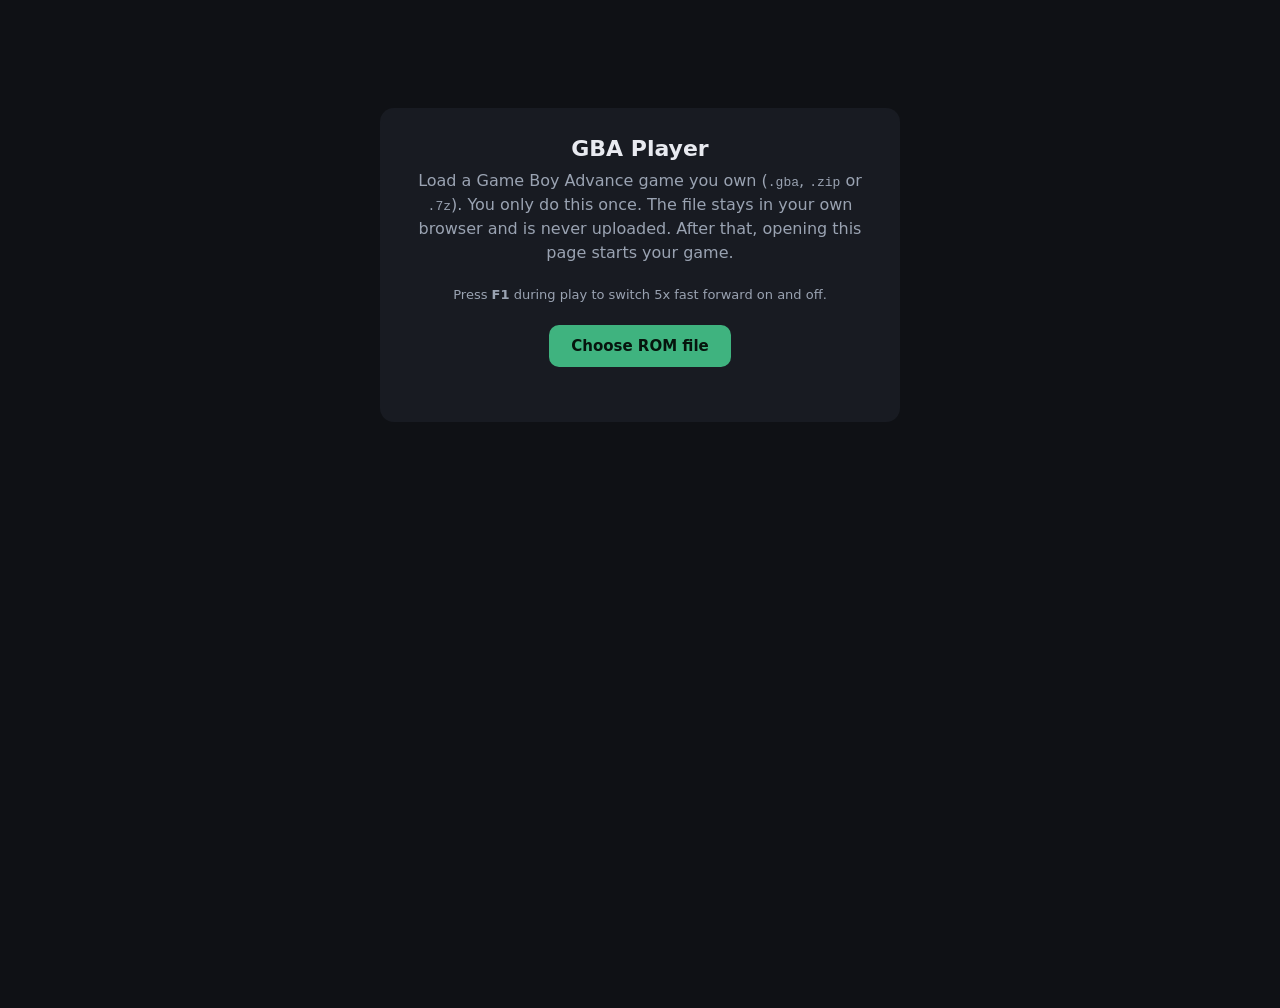
==== index.html @ c0d214e5 "Add files via upload" ====
<!doctype html>
<html lang="en">
<head>
<meta charset="utf-8">
<meta name="viewport" content="width=device-width, initial-scale=1">
<title>GBA Player</title>
<style>
  :root { --bg:#0f1115; --panel:#181b22; --text:#e8eaf0; --muted:#9aa3b2; --accent:#3fb37f; }
  * { box-sizing: border-box; }
  html, body { margin:0; height:100%; background:var(--bg); color:var(--text);
    font-family: system-ui, -apple-system, Segoe UI, Roboto, sans-serif; }
  #setup { max-width:520px; margin:12vh auto 0; padding:28px; background:var(--panel);
    border-radius:14px; text-align:center; }
  #setup h1 { margin:0 0 8px; font-size:22px; }
  #setup p { color:var(--muted); line-height:1.5; margin:8px 0 20px; }
  label.btn, button { display:inline-block; background:var(--accent); color:#06140d; border:0;
    padding:12px 22px; border-radius:10px; font-weight:600; cursor:pointer; font-size:15px; }
  input[type=file] { display:none; }
  #drop.over { outline:2px dashed var(--accent); outline-offset:8px; }
  #game-wrap { display:none; position:fixed; inset:0; }
  #game { width:100%; height:100%; }
  #forget { position:fixed; top:8px; right:8px; z-index:10; display:none; background:#2a2f3a;
    color:var(--muted); padding:6px 10px; font-size:12px; font-weight:500; opacity:.6; }
  #forget:hover { opacity:1; }
  #ff { position:fixed; top:8px; left:8px; z-index:10; display:none; background:var(--accent);
    color:#06140d; padding:4px 10px; border-radius:8px; font-weight:700; font-size:13px; pointer-events:none; }
  #status { color:var(--muted); font-size:13px; margin-top:14px; min-height:1em; }
</style>
</head>
<body>
<div id="setup">
  <div id="drop">
    <h1>GBA Player</h1>
    <p>Load a Game Boy Advance game you own (<code>.gba</code>, <code>.zip</code> or <code>.7z</code>).
       You only do this once. The file stays in your own browser and is never uploaded.
       After that, opening this page starts your game.</p>
    <p style="font-size:13px">Press <b>F1</b> during play to switch 5x fast forward on and off.</p>
    <label class="btn">Choose ROM file<input id="file" type="file" accept=".gba,.zip,.7z"></label>
    <div id="status"></div>
  </div>
</div>
<div id="ff">▶▶ 5x</div>
<button id="forget" title="Remove the remembered ROM from this browser">Change ROM</button>
<div id="game-wrap"><div id="game"></div></div>

<script>
// ---- tiny IndexedDB key/value store for the ROM ----
const DB = 'gba-player', STORE = 'roms', KEY = 'current';
function openDB() {
  return new Promise((res, rej) => {
    const r = indexedDB.open(DB, 1);
    r.onupgradeneeded = () => r.result.createObjectStore(STORE);
    r.onsuccess = () => res(r.result);
    r.onerror = () => rej(r.error);
  });
}
async function dbOp(mode, fn) {
  const db = await openDB();
  return new Promise((res, rej) => {
    const req = fn(db.transaction(STORE, mode).objectStore(STORE));
    req.onsuccess = () => res(req.result);
    req.onerror = () => rej(req.error);
  });
}
const getRom = () => dbOp('readonly', s => s.get(KEY)).catch(() => null);
const putRom = v => dbOp('readwrite', s => s.put(v, KEY));
const delRom = () => dbOp('readwrite', s => s.delete(KEY));

const $ = id => document.getElementById(id);
const status = t => $('status').textContent = t;

// ---- launch the emulator (EmulatorJS, mGBA core) ----
function start(rom) {
  $('setup').style.display = 'none';
  $('game-wrap').style.display = 'block';
  $('forget').style.display = 'block';
  window.EJS_player = '#game';
  window.EJS_core = 'gba';
  // Save files are keyed by game name, so keep it stable for the same ROM.
  window.EJS_gameName = rom.name.replace(/\.[^.]+$/, '');
  window.EJS_gameUrl = URL.createObjectURL(new Blob([rom.data]));
  window.EJS_pathtodata = 'https://cdn.emulatorjs.org/stable/data/';
  window.EJS_startOnLoaded = true;
  window.EJS_color = '#3fb37f';
  const s = document.createElement('script');
  s.src = window.EJS_pathtodata + 'loader.js';
  document.body.appendChild(s);
}

async function useFile(file) {
  if (!file) return;
  status('Loading…');
  const rom = { name: file.name, data: await file.arrayBuffer() };
  try { await putRom(rom); } catch (e) { console.warn('Could not remember ROM', e); }
  start(rom);
}

$('file').addEventListener('change', e => useFile(e.target.files[0]));
const drop = $('drop');
['dragenter','dragover'].forEach(ev => drop.addEventListener(ev, e => { e.preventDefault(); drop.classList.add('over'); }));
['dragleave','drop'].forEach(ev => drop.addEventListener(ev, e => { e.preventDefault(); drop.classList.remove('over'); }));
drop.addEventListener('drop', e => useFile(e.dataTransfer.files[0]));

// ---- F1: toggle 5x fast forward ----
const FF_SPEED = 5;
let fastForward = false;
window.addEventListener('keydown', e => {
  if (e.key !== 'F1') return;
  e.preventDefault();           // stop the browser's help page
  e.stopPropagation();
  if (e.repeat) return;
  const gm = window.EJS_emulator && window.EJS_emulator.gameManager;
  if (!gm) return;              // game not running yet
  fastForward = !fastForward;
  gm.setFastForwardRatio(FF_SPEED);
  gm.toggleFastForward(fastForward ? 1 : 0);
  $('ff').style.display = fastForward ? 'block' : 'none';
}, true);

$('forget').addEventListener('click', async () => {
  if (!confirm('Forget the remembered ROM? (In-game saves are kept.)')) return;
  await delRom();
  location.reload();
});

// ---- on open: start the game this browser remembers, otherwise ask ----
(async () => {
  const saved = await getRom();
  if (saved) start(saved);
})();
</script>
</body>
</html>
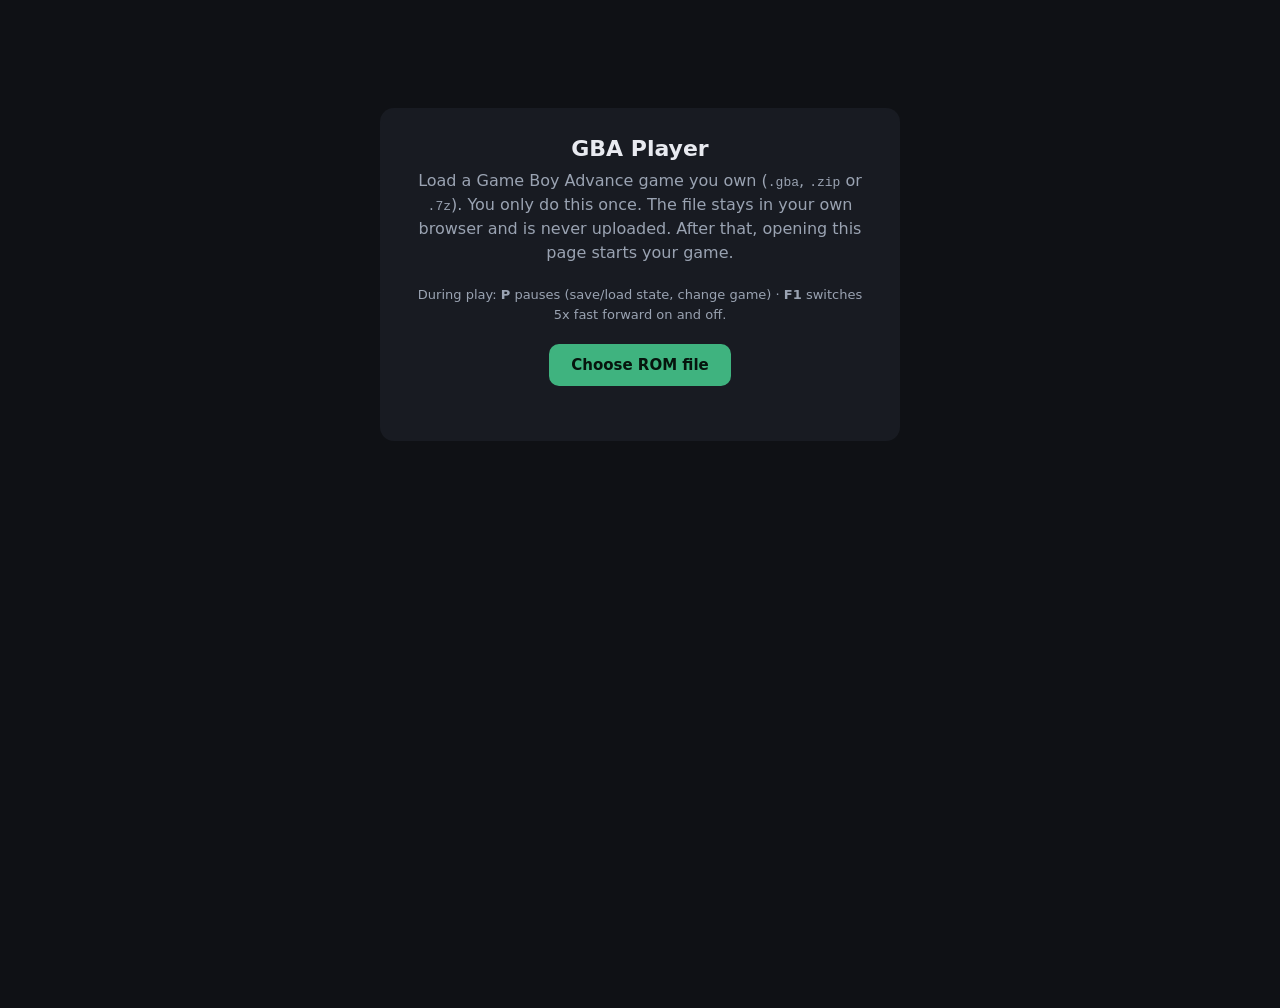
==== commit 6715f988: "Add files via upload" ====
--- a/index.html
+++ b/index.html
@@ -24,6 +24,23 @@
   #forget:hover { opacity:1; }
   #ff { position:fixed; top:8px; left:8px; z-index:10; display:none; background:var(--accent);
     color:#06140d; padding:4px 10px; border-radius:8px; font-weight:700; font-size:13px; pointer-events:none; }
+  #menu { position:fixed; inset:0; z-index:20; display:none; align-items:center; justify-content:center;
+    background:rgba(0,0,0,.65); padding:16px; }
+  #menu .box { background:var(--panel); border-radius:14px; padding:22px; width:100%; max-width:440px; }
+  #menu h2 { margin:0 0 6px; font-size:20px; text-align:center; }
+  #menu h3 { margin:16px 0 8px; font-size:12px; color:var(--muted); text-transform:uppercase;
+    letter-spacing:.06em; font-weight:600; }
+  .slots { display:grid; grid-template-columns:repeat(3,1fr); gap:8px; }
+  button.slot { background:#232733; color:var(--text); padding:10px 6px; font-weight:500; font-size:13px;
+    display:flex; flex-direction:column; gap:3px; align-items:center; }
+  button.slot span { color:var(--muted); font-size:11px; }
+  button.slot:hover:not(:disabled) { background:#2c3140; }
+  button.slot:disabled { opacity:.4; cursor:default; }
+  #menu .row { display:flex; gap:8px; margin-top:16px; }
+  #menu .row button { flex:1; padding:12px 10px; }
+  #menu button.secondary { background:#2a2f3a; color:var(--text); }
+  #menu-msg { color:var(--accent); font-size:13px; min-height:1em; margin-top:12px; text-align:center; }
+  #menu .hint { color:var(--muted); font-size:12px; text-align:center; margin-top:12px; }
   #status { color:var(--muted); font-size:13px; margin-top:14px; min-height:1em; }
 </style>
 </head>
@@ -34,13 +51,29 @@
     <p>Load a Game Boy Advance game you own (<code>.gba</code>, <code>.zip</code> or <code>.7z</code>).
        You only do this once. The file stays in your own browser and is never uploaded.
        After that, opening this page starts your game.</p>
-    <p style="font-size:13px">Press <b>F1</b> during play to switch 5x fast forward on and off.</p>
+    <p style="font-size:13px">During play: <b>P</b> pauses (save/load state, change game) · <b>F1</b> switches 5x fast forward on and off.</p>
     <label class="btn">Choose ROM file<input id="file" type="file" accept=".gba,.zip,.7z"></label>
     <div id="status"></div>
   </div>
 </div>
 <div id="ff">▶▶ 5x</div>
 <button id="forget" title="Remove the remembered ROM from this browser">Change ROM</button>
+<div id="menu">
+  <div class="box">
+    <h2>Paused</h2>
+    <h3>Save state</h3>
+    <div class="slots" id="save-slots"></div>
+    <h3>Load state</h3>
+    <div class="slots" id="load-slots"></div>
+    <div id="menu-msg"></div>
+    <div class="row">
+      <button id="resume">Resume</button>
+      <button id="change-rom" class="secondary">Load different ROM</button>
+    </div>
+    <input id="file2" type="file" accept=".gba,.zip,.7z">
+    <div class="hint">Press P or Esc to resume</div>
+  </div>
+</div>
 <div id="game-wrap"><div id="game"></div></div>
 
 <script>
@@ -48,16 +81,19 @@
 const DB = 'gba-player', STORE = 'roms', KEY = 'current';
 function openDB() {
   return new Promise((res, rej) => {
-    const r = indexedDB.open(DB, 1);
-    r.onupgradeneeded = () => r.result.createObjectStore(STORE);
+    const r = indexedDB.open(DB, 2);
+    r.onupgradeneeded = () => {
+      for (const name of [STORE, 'states'])
+        if (!r.result.objectStoreNames.contains(name)) r.result.createObjectStore(name);
+    };
     r.onsuccess = () => res(r.result);
     r.onerror = () => rej(r.error);
   });
 }
-async function dbOp(mode, fn) {
+async function dbOp(mode, fn, store = STORE) {
   const db = await openDB();
   return new Promise((res, rej) => {
-    const req = fn(db.transaction(STORE, mode).objectStore(STORE));
+    const req = fn(db.transaction(store, mode).objectStore(store));
     req.onsuccess = () => res(req.result);
     req.onerror = () => rej(req.error);
   });
@@ -108,13 +144,92 @@
   if (e.key !== 'F1') return;
   e.preventDefault();           // stop the browser's help page
   e.stopPropagation();
-  if (e.repeat) return;
+  if (e.repeat || menuOpen) return;
   const gm = window.EJS_emulator && window.EJS_emulator.gameManager;
   if (!gm) return;              // game not running yet
   fastForward = !fastForward;
   gm.setFastForwardRatio(FF_SPEED);
   gm.toggleFastForward(fastForward ? 1 : 0);
   $('ff').style.display = fastForward ? 'block' : 'none';
+}, true);
+
+// ---- P: pause menu (save state / load state / load different ROM) ----
+const SLOTS = 3;
+let menuOpen = false;
+const slotKey = i => `${window.EJS_gameName}:${i}`;
+const putState = (i, v) => dbOp('readwrite', s => s.put(v, slotKey(i)), 'states');
+const getState = i => dbOp('readonly', s => s.get(slotKey(i)), 'states').catch(() => null);
+const fmtTime = t => new Date(t).toLocaleString([], { month:'short', day:'numeric', hour:'numeric', minute:'2-digit' });
+const msg = t => $('menu-msg').textContent = t;
+
+async function renderSlots() {
+  const saveRow = $('save-slots'), loadRow = $('load-slots');
+  const states = [];
+  for (let i = 1; i <= SLOTS; i++) states.push(await getState(i));
+  saveRow.innerHTML = loadRow.innerHTML = '';
+  states.forEach((st, idx) => {
+    const i = idx + 1;
+    const html = `<b>Slot ${i}</b><span>${st ? fmtTime(st.time) : 'Empty'}</span>`;
+    const sb = document.createElement('button');
+    sb.className = 'slot'; sb.innerHTML = html; sb.onclick = () => saveSlot(i);
+    const lb = document.createElement('button');
+    lb.className = 'slot'; lb.innerHTML = html; lb.disabled = !st; lb.onclick = () => loadSlot(i);
+    saveRow.appendChild(sb); loadRow.appendChild(lb);
+  });
+}
+
+function openMenu() {
+  const emu = window.EJS_emulator;
+  if (!emu || !emu.gameManager) return;   // game not running yet
+  menuOpen = true;
+  emu.pause();
+  msg('');
+  $('menu').style.display = 'flex';
+  renderSlots();
+}
+function closeMenu() {
+  menuOpen = false;
+  $('menu').style.display = 'none';
+  if (window.EJS_emulator) window.EJS_emulator.play();
+}
+async function saveSlot(i) {
+  try {
+    const data = window.EJS_emulator.gameManager.getState();
+    await putState(i, { data: new Uint8Array(data), time: Date.now() });
+    msg(`Saved to slot ${i}.`);
+    renderSlots();
+  } catch (e) { console.error(e); msg('Could not save state.'); }
+}
+async function loadSlot(i) {
+  const st = await getState(i);
+  if (!st) return;
+  try {
+    closeMenu();
+    window.EJS_emulator.gameManager.loadState(new Uint8Array(st.data));
+  } catch (e) { console.error(e); openMenu(); msg('Could not load state.'); }
+}
+
+$('resume').addEventListener('click', closeMenu);
+$('change-rom').addEventListener('click', () => $('file2').click());
+$('file2').addEventListener('change', async e => {
+  const file = e.target.files[0];
+  if (!file) return;
+  msg('Loading…');
+  await putRom({ name: file.name, data: await file.arrayBuffer() });
+  location.reload();   // restart the emulator with the new game
+});
+
+window.addEventListener('keydown', e => {
+  const k = e.key.toLowerCase();
+  if (k === 'p') {
+    e.preventDefault(); e.stopPropagation();
+    if (!e.repeat) menuOpen ? closeMenu() : openMenu();
+    return;
+  }
+  if (menuOpen) {               // keep keys away from the game while paused
+    e.stopPropagation();
+    if (k === 'escape') closeMenu();
+  }
 }, true);
 
 $('forget').addEventListener('click', async () => {
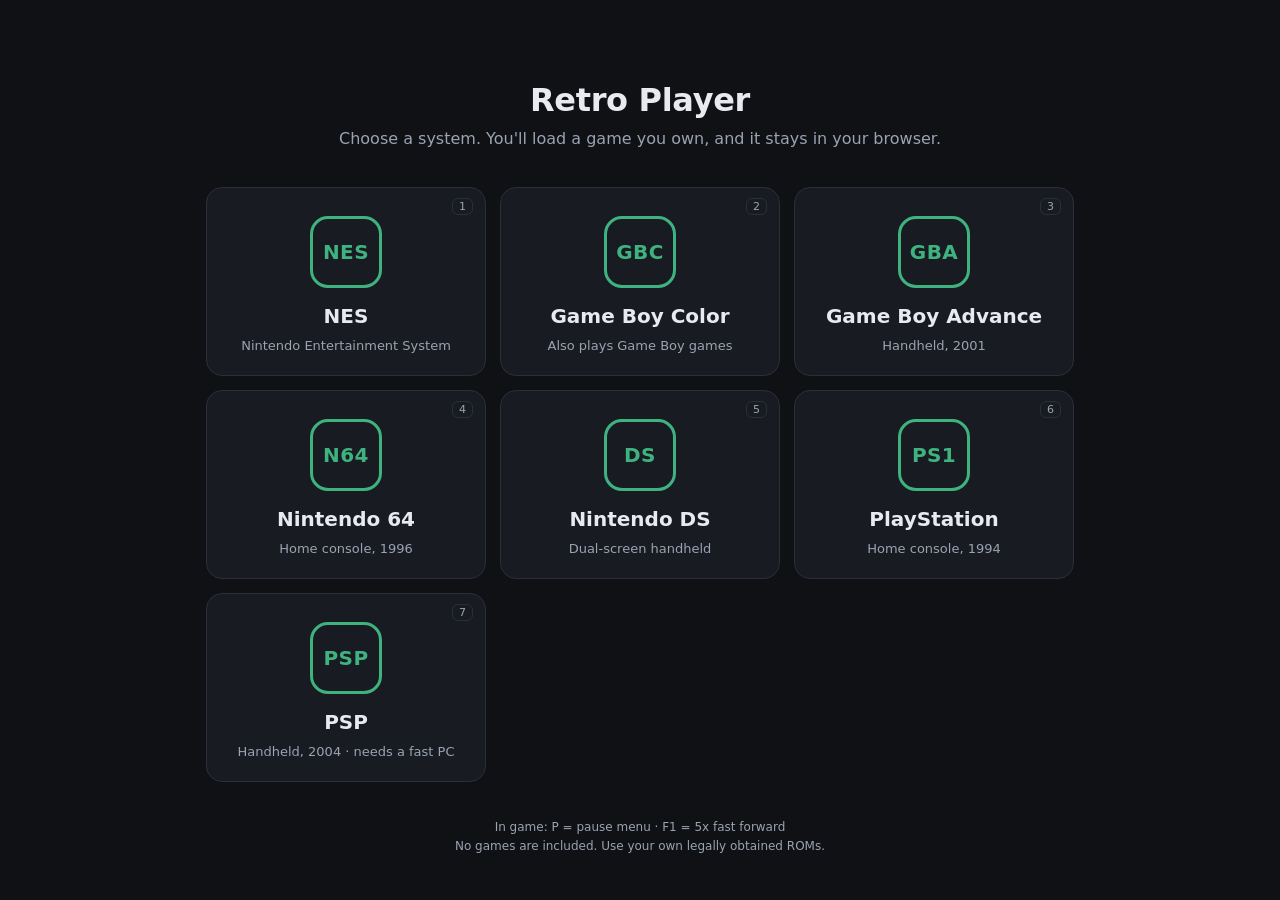
==== commit e3dfe150: "Add files via upload" ====
--- a/index.html
+++ b/index.html
@@ -3,246 +3,65 @@
 <head>
 <meta charset="utf-8">
 <meta name="viewport" content="width=device-width, initial-scale=1">
-<title>GBA Player</title>
+<title>Retro Player</title>
 <style>
-  :root { --bg:#0f1115; --panel:#181b22; --text:#e8eaf0; --muted:#9aa3b2; --accent:#3fb37f; }
-  * { box-sizing: border-box; }
-  html, body { margin:0; height:100%; background:var(--bg); color:var(--text);
+  :root { --bg:#0f1115; --panel:#181b22; --panel-hover:#1f232c; --text:#e8eaf0; --muted:#9aa3b2;
+    --accent:#3fb37f; --line:#2a2f3a; }
+  * { box-sizing:border-box; }
+  html, body { margin:0; min-height:100%; background:var(--bg); color:var(--text);
     font-family: system-ui, -apple-system, Segoe UI, Roboto, sans-serif; }
-  #setup { max-width:520px; margin:12vh auto 0; padding:28px; background:var(--panel);
-    border-radius:14px; text-align:center; }
-  #setup h1 { margin:0 0 8px; font-size:22px; }
-  #setup p { color:var(--muted); line-height:1.5; margin:8px 0 20px; }
-  label.btn, button { display:inline-block; background:var(--accent); color:#06140d; border:0;
-    padding:12px 22px; border-radius:10px; font-weight:600; cursor:pointer; font-size:15px; }
-  input[type=file] { display:none; }
-  #drop.over { outline:2px dashed var(--accent); outline-offset:8px; }
-  #game-wrap { display:none; position:fixed; inset:0; }
-  #game { width:100%; height:100%; }
-  #forget { position:fixed; top:8px; right:8px; z-index:10; display:none; background:#2a2f3a;
-    color:var(--muted); padding:6px 10px; font-size:12px; font-weight:500; opacity:.6; }
-  #forget:hover { opacity:1; }
-  #ff { position:fixed; top:8px; left:8px; z-index:10; display:none; background:var(--accent);
-    color:#06140d; padding:4px 10px; border-radius:8px; font-weight:700; font-size:13px; pointer-events:none; }
-  #menu { position:fixed; inset:0; z-index:20; display:none; align-items:center; justify-content:center;
-    background:rgba(0,0,0,.65); padding:16px; }
-  #menu .box { background:var(--panel); border-radius:14px; padding:22px; width:100%; max-width:440px; }
-  #menu h2 { margin:0 0 6px; font-size:20px; text-align:center; }
-  #menu h3 { margin:16px 0 8px; font-size:12px; color:var(--muted); text-transform:uppercase;
-    letter-spacing:.06em; font-weight:600; }
-  .slots { display:grid; grid-template-columns:repeat(3,1fr); gap:8px; }
-  button.slot { background:#232733; color:var(--text); padding:10px 6px; font-weight:500; font-size:13px;
-    display:flex; flex-direction:column; gap:3px; align-items:center; }
-  button.slot span { color:var(--muted); font-size:11px; }
-  button.slot:hover:not(:disabled) { background:#2c3140; }
-  button.slot:disabled { opacity:.4; cursor:default; }
-  #menu .row { display:flex; gap:8px; margin-top:16px; }
-  #menu .row button { flex:1; padding:12px 10px; }
-  #menu button.secondary { background:#2a2f3a; color:var(--text); }
-  #menu-msg { color:var(--accent); font-size:13px; min-height:1em; margin-top:12px; text-align:center; }
-  #menu .hint { color:var(--muted); font-size:12px; text-align:center; margin-top:12px; }
-  #status { color:var(--muted); font-size:13px; margin-top:14px; min-height:1em; }
+  main { max-width:900px; margin:0 auto; padding:9vh 16px 40px; text-align:center; }
+  h1 { margin:0 0 8px; font-size:32px; letter-spacing:-.01em; }
+  .sub { color:var(--muted); margin:0 0 36px; line-height:1.5; }
+  .choices { display:grid; grid-template-columns:repeat(3, 1fr); gap:14px; }
+  @media (max-width:720px) { .choices { grid-template-columns:repeat(2, 1fr); } }
+  @media (max-width:440px) { .choices { grid-template-columns:1fr; } }
+  a.card { position:relative; display:flex; flex-direction:column; align-items:center; gap:10px;
+    padding:28px 16px 22px; background:var(--panel); border:1px solid var(--line); border-radius:16px;
+    color:var(--text); text-decoration:none; transition:background .15s, border-color .15s, transform .15s; }
+  a.card:hover, a.card:focus-visible { background:var(--panel-hover); border-color:var(--accent);
+    transform:translateY(-2px); outline:none; }
+  .badge { width:72px; height:72px; border-radius:18px; border:3px solid var(--accent);
+    display:grid; place-items:center; font-weight:800; font-size:20px; color:var(--accent);
+    letter-spacing:.02em; margin-bottom:6px; }
+  .card b { font-size:20px; }
+  .card span { color:var(--muted); font-size:13px; }
+  .card kbd { position:absolute; top:10px; right:12px; font:inherit; font-size:11px; color:var(--muted);
+    border:1px solid var(--line); border-radius:6px; padding:1px 6px; }
+  footer { color:var(--muted); font-size:12px; margin-top:36px; line-height:1.6; }
 </style>
 </head>
 <body>
-<div id="setup">
-  <div id="drop">
-    <h1>GBA Player</h1>
-    <p>Load a Game Boy Advance game you own (<code>.gba</code>, <code>.zip</code> or <code>.7z</code>).
-       You only do this once. The file stays in your own browser and is never uploaded.
-       After that, opening this page starts your game.</p>
-    <p style="font-size:13px">During play: <b>P</b> pauses (save/load state, change game) · <b>F1</b> switches 5x fast forward on and off.</p>
-    <label class="btn">Choose ROM file<input id="file" type="file" accept=".gba,.zip,.7z"></label>
-    <div id="status"></div>
-  </div>
-</div>
-<div id="ff">▶▶ 5x</div>
-<button id="forget" title="Remove the remembered ROM from this browser">Change ROM</button>
-<div id="menu">
-  <div class="box">
-    <h2>Paused</h2>
-    <h3>Save state</h3>
-    <div class="slots" id="save-slots"></div>
-    <h3>Load state</h3>
-    <div class="slots" id="load-slots"></div>
-    <div id="menu-msg"></div>
-    <div class="row">
-      <button id="resume">Resume</button>
-      <button id="change-rom" class="secondary">Load different ROM</button>
-    </div>
-    <input id="file2" type="file" accept=".gba,.zip,.7z">
-    <div class="hint">Press P or Esc to resume</div>
-  </div>
-</div>
-<div id="game-wrap"><div id="game"></div></div>
-
+<main>
+  <h1>Retro Player</h1>
+  <p class="sub">Choose a system. You'll load a game you own, and it stays in your browser.</p>
+  <div class="choices" id="choices"></div>
+  <footer>In game: P = pause menu · F1 = 5x fast forward<br>No games are included. Use your own legally obtained ROMs.</footer>
+</main>
 <script>
-// ---- tiny IndexedDB key/value store for the ROM ----
-const DB = 'gba-player', STORE = 'roms', KEY = 'current';
-function openDB() {
-  return new Promise((res, rej) => {
-    const r = indexedDB.open(DB, 2);
-    r.onupgradeneeded = () => {
-      for (const name of [STORE, 'states'])
-        if (!r.result.objectStoreNames.contains(name)) r.result.createObjectStore(name);
-    };
-    r.onsuccess = () => res(r.result);
-    r.onerror = () => rej(r.error);
+  const SYSTEMS = [
+    { page: 'nes.html', short: 'NES', name: 'NES',             full: 'Nintendo Entertainment System' },
+    { page: 'gbc.html', short: 'GBC', name: 'Game Boy Color',  full: 'Also plays Game Boy games' },
+    { page: 'gba.html', short: 'GBA', name: 'Game Boy Advance', full: 'Handheld, 2001' },
+    { page: 'n64.html', short: 'N64', name: 'Nintendo 64',     full: 'Home console, 1996' },
+    { page: 'ds.html',  short: 'DS',  name: 'Nintendo DS',     full: 'Dual-screen handheld' },
+    { page: 'ps1.html', short: 'PS1', name: 'PlayStation',     full: 'Home console, 1994' },
+    { page: 'psp.html', short: 'PSP', name: 'PSP',             full: 'Handheld, 2004 · needs a fast PC' },
+  ];
+  const grid = document.getElementById('choices');
+  SYSTEMS.forEach((s, i) => {
+    grid.insertAdjacentHTML('beforeend', `
+      <a class="card" href="${s.page}">
+        <kbd>${i + 1}</kbd>
+        <div class="badge">${s.short}</div>
+        <b>${s.name}</b>
+        <span>${s.full}</span>
+      </a>`);
   });
-}
-async function dbOp(mode, fn, store = STORE) {
-  const db = await openDB();
-  return new Promise((res, rej) => {
-    const req = fn(db.transaction(store, mode).objectStore(store));
-    req.onsuccess = () => res(req.result);
-    req.onerror = () => rej(req.error);
+  window.addEventListener('keydown', e => {
+    const s = SYSTEMS[Number(e.key) - 1];
+    if (s) location.href = s.page;
   });
-}
-const getRom = () => dbOp('readonly', s => s.get(KEY)).catch(() => null);
-const putRom = v => dbOp('readwrite', s => s.put(v, KEY));
-const delRom = () => dbOp('readwrite', s => s.delete(KEY));
-
-const $ = id => document.getElementById(id);
-const status = t => $('status').textContent = t;
-
-// ---- launch the emulator (EmulatorJS, mGBA core) ----
-function start(rom) {
-  $('setup').style.display = 'none';
-  $('game-wrap').style.display = 'block';
-  $('forget').style.display = 'block';
-  window.EJS_player = '#game';
-  window.EJS_core = 'gba';
-  // Save files are keyed by game name, so keep it stable for the same ROM.
-  window.EJS_gameName = rom.name.replace(/\.[^.]+$/, '');
-  window.EJS_gameUrl = URL.createObjectURL(new Blob([rom.data]));
-  window.EJS_pathtodata = 'https://cdn.emulatorjs.org/stable/data/';
-  window.EJS_startOnLoaded = true;
-  window.EJS_color = '#3fb37f';
-  const s = document.createElement('script');
-  s.src = window.EJS_pathtodata + 'loader.js';
-  document.body.appendChild(s);
-}
-
-async function useFile(file) {
-  if (!file) return;
-  status('Loading…');
-  const rom = { name: file.name, data: await file.arrayBuffer() };
-  try { await putRom(rom); } catch (e) { console.warn('Could not remember ROM', e); }
-  start(rom);
-}
-
-$('file').addEventListener('change', e => useFile(e.target.files[0]));
-const drop = $('drop');
-['dragenter','dragover'].forEach(ev => drop.addEventListener(ev, e => { e.preventDefault(); drop.classList.add('over'); }));
-['dragleave','drop'].forEach(ev => drop.addEventListener(ev, e => { e.preventDefault(); drop.classList.remove('over'); }));
-drop.addEventListener('drop', e => useFile(e.dataTransfer.files[0]));
-
-// ---- F1: toggle 5x fast forward ----
-const FF_SPEED = 5;
-let fastForward = false;
-window.addEventListener('keydown', e => {
-  if (e.key !== 'F1') return;
-  e.preventDefault();           // stop the browser's help page
-  e.stopPropagation();
-  if (e.repeat || menuOpen) return;
-  const gm = window.EJS_emulator && window.EJS_emulator.gameManager;
-  if (!gm) return;              // game not running yet
-  fastForward = !fastForward;
-  gm.setFastForwardRatio(FF_SPEED);
-  gm.toggleFastForward(fastForward ? 1 : 0);
-  $('ff').style.display = fastForward ? 'block' : 'none';
-}, true);
-
-// ---- P: pause menu (save state / load state / load different ROM) ----
-const SLOTS = 3;
-let menuOpen = false;
-const slotKey = i => `${window.EJS_gameName}:${i}`;
-const putState = (i, v) => dbOp('readwrite', s => s.put(v, slotKey(i)), 'states');
-const getState = i => dbOp('readonly', s => s.get(slotKey(i)), 'states').catch(() => null);
-const fmtTime = t => new Date(t).toLocaleString([], { month:'short', day:'numeric', hour:'numeric', minute:'2-digit' });
-const msg = t => $('menu-msg').textContent = t;
-
-async function renderSlots() {
-  const saveRow = $('save-slots'), loadRow = $('load-slots');
-  const states = [];
-  for (let i = 1; i <= SLOTS; i++) states.push(await getState(i));
-  saveRow.innerHTML = loadRow.innerHTML = '';
-  states.forEach((st, idx) => {
-    const i = idx + 1;
-    const html = `<b>Slot ${i}</b><span>${st ? fmtTime(st.time) : 'Empty'}</span>`;
-    const sb = document.createElement('button');
-    sb.className = 'slot'; sb.innerHTML = html; sb.onclick = () => saveSlot(i);
-    const lb = document.createElement('button');
-    lb.className = 'slot'; lb.innerHTML = html; lb.disabled = !st; lb.onclick = () => loadSlot(i);
-    saveRow.appendChild(sb); loadRow.appendChild(lb);
-  });
-}
-
-function openMenu() {
-  const emu = window.EJS_emulator;
-  if (!emu || !emu.gameManager) return;   // game not running yet
-  menuOpen = true;
-  emu.pause();
-  msg('');
-  $('menu').style.display = 'flex';
-  renderSlots();
-}
-function closeMenu() {
-  menuOpen = false;
-  $('menu').style.display = 'none';
-  if (window.EJS_emulator) window.EJS_emulator.play();
-}
-async function saveSlot(i) {
-  try {
-    const data = window.EJS_emulator.gameManager.getState();
-    await putState(i, { data: new Uint8Array(data), time: Date.now() });
-    msg(`Saved to slot ${i}.`);
-    renderSlots();
-  } catch (e) { console.error(e); msg('Could not save state.'); }
-}
-async function loadSlot(i) {
-  const st = await getState(i);
-  if (!st) return;
-  try {
-    closeMenu();
-    window.EJS_emulator.gameManager.loadState(new Uint8Array(st.data));
-  } catch (e) { console.error(e); openMenu(); msg('Could not load state.'); }
-}
-
-$('resume').addEventListener('click', closeMenu);
-$('change-rom').addEventListener('click', () => $('file2').click());
-$('file2').addEventListener('change', async e => {
-  const file = e.target.files[0];
-  if (!file) return;
-  msg('Loading…');
-  await putRom({ name: file.name, data: await file.arrayBuffer() });
-  location.reload();   // restart the emulator with the new game
-});
-
-window.addEventListener('keydown', e => {
-  const k = e.key.toLowerCase();
-  if (k === 'p') {
-    e.preventDefault(); e.stopPropagation();
-    if (!e.repeat) menuOpen ? closeMenu() : openMenu();
-    return;
-  }
-  if (menuOpen) {               // keep keys away from the game while paused
-    e.stopPropagation();
-    if (k === 'escape') closeMenu();
-  }
-}, true);
-
-$('forget').addEventListener('click', async () => {
-  if (!confirm('Forget the remembered ROM? (In-game saves are kept.)')) return;
-  await delRom();
-  location.reload();
-});
-
-// ---- on open: start the game this browser remembers, otherwise ask ----
-(async () => {
-  const saved = await getRom();
-  if (saved) start(saved);
-})();
 </script>
 </body>
 </html>
